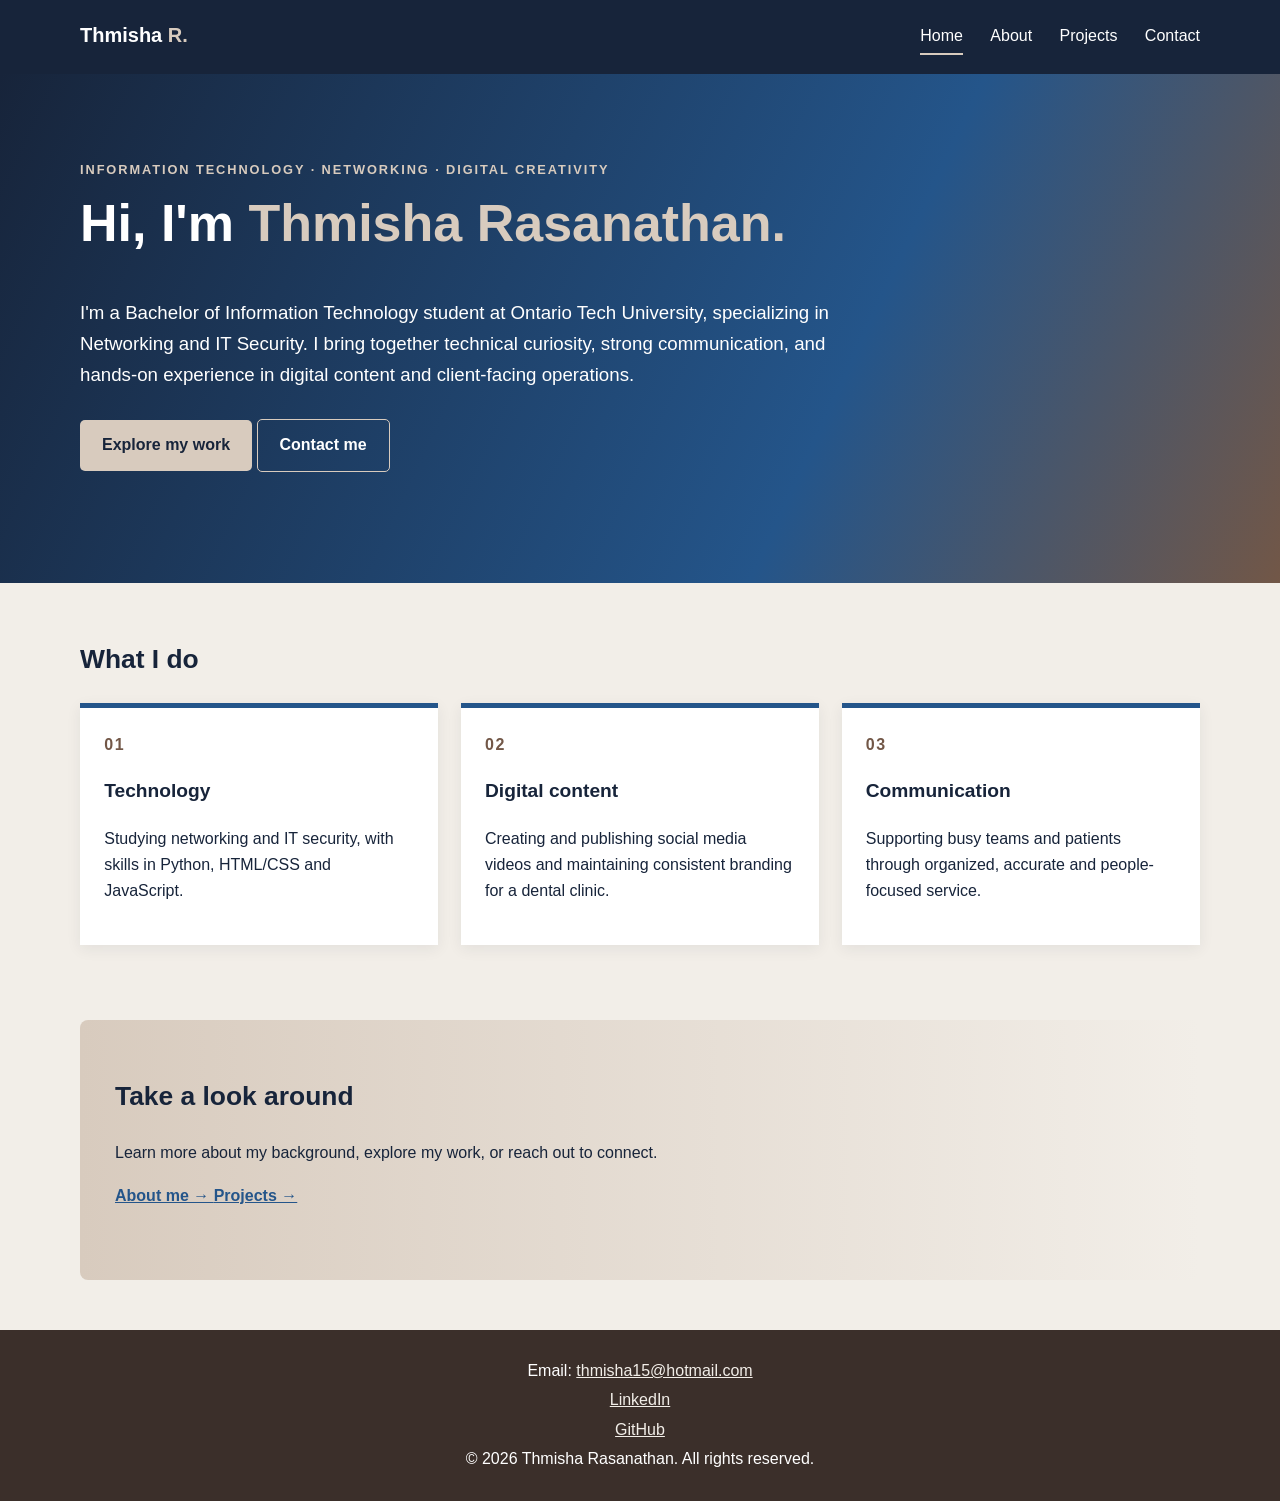
==== index.html @ d920c5e0 "Inital Commit" ====
<!DOCTYPE html>
<html lang="en">
    <head>
        <meta charset="utf-8"/>
        <meta content="width=device-width, initial-scale=1.0" name="viewport"/>
        <meta content="Portfolio of Thmisha Rasanathan, an Information Technology student at Ontario Tech University." name="description"/>
        <title>
            Home | Thmisha Rasanathan
        </title>
        <!-- Week 1: HTML template and external stylesheets. Week 3: viewport-specific CSS. -->
        <link href="css/styles-laptop.css" rel="stylesheet"/>
        <link href="css/styles-tablet.css" media="(min-width: 601px) and (max-width: 1023px)" rel="stylesheet"/>
        <link href="css/styles-mobile.css" media="(max-width: 600px)" rel="stylesheet"/>
    </head>
    <body>
        <!-- Week 2-b: semantic header and navigation elements. -->
        <header class="site-header">
            <div class="page-width header-inner">
                <a class="brand" href="index.html">
                    Thmisha
                    <span>
                        R.
                    </span>
                </a>
                <nav aria-label="Main navigation">
                    <a aria-current="page" href="index.html">
                        Home
                    </a>
                    <a href="about.html">
                        About
                    </a>
                    <a href="projects.html">
                        Projects
                    </a>
                    <a href="contact.html">
                        Contact
                    </a>
                </nav>
            </div>
        </header>
        <main>
            <section class="hero">
                <div class="page-width">
                    <p class="eyebrow">
                        INFORMATION TECHNOLOGY · NETWORKING · DIGITAL CREATIVITY
                    </p>
                    <h1>
                        Hi, I'm
                        <span>
                            Thmisha Rasanathan.
                        </span>
                    </h1>
                    <p class="hero-intro">
                        I'm a Bachelor of Information Technology student at Ontario Tech University, specializing in Networking and IT Security. I bring together technical curiosity, strong communication, and hands-on experience in digital content and client-facing operations.
                    </p>
                    <p class="hero-actions">
                        <a class="button" href="projects.html">
                            Explore my work
                        </a>
                        <a class="button button-outline" href="contact.html">
                            Contact me
                        </a>
                    </p>
                </div>
            </section>
            <section class="page-width content-section">
                <h2>
                    What I do
                </h2>
                <div class="tile-row">
                    <article class="tile">
                        <p class="tile-number">
                            01
                        </p>
                        <h3>
                            Technology
                        </h3>
                        <p>
                            Studying networking and IT security, with skills in Python, HTML/CSS and JavaScript.
                        </p>
                    </article>
                    <article class="tile">
                        <p class="tile-number">
                            02
                        </p>
                        <h3>
                            Digital content
                        </h3>
                        <p>
                            Creating and publishing social media videos and maintaining consistent branding for a dental clinic.
                        </p>
                    </article>
                    <article class="tile">
                        <p class="tile-number">
                            03
                        </p>
                        <h3>
                            Communication
                        </h3>
                        <p>
                            Supporting busy teams and patients through organized, accurate and people-focused service.
                        </p>
                    </article>
                </div>
            </section>
            <section class="page-width content-section soft-panel">
                <h2>
                    Take a look around
                </h2>
                <p>
                    Learn more about my background, explore my work, or reach out to connect.
                </p>
                <p>
                    <a class="text-link" href="about.html">
                        About me →
                    </a>
                    <a class="text-link" href="projects.html">
                        Projects →
                    </a>
                </p>
            </section>
        </main>
        <!-- Week 2-b: semantic footer; Assignment 1 requires contact email and copyright. -->
        <footer class="site-footer">
            <div class="page-width">
                <p>
                    Email:
                    <a href="mailto:thmisha15@hotmail.com">
                        thmisha15@hotmail.com
                    </a>
                </p>
          <p>
            <a href="https://www.linkedin.com/in/thmisha/"
               target="_blank"
               rel="noopener noreferrer">
                LinkedIn
            </a>
          </p>

          <p>
            <a href="https://github.com/thmisha15"
               target="_blank"
               rel="noopener noreferrer">
                GitHub
            </a>
         </p>
                <p>
                    © 2026 Thmisha Rasanathan. All rights reserved.
                </p>
            </div>
        </footer>
    </body>
</html>
---- css/styles-laptop.css ----
/* WEEK 1: selectors, external stylesheets, floated elements, gradients.
   WEEK 2-b: styling semantic tags. WEEK 4: transform/transition on hover. */

:root {
    --blue: #24558A;
    --espresso: #3B2F2A;
    --navy: #17243A;
    --mocha: #725747;
    --beige: #D8CBBE;
    --ivory: #F2EEE8;
}

* {
    box-sizing: border-box;
}

body {
    margin: 0;
    background: var(--ivory);
    color: var(--navy);
    font-family: Arial,Helvetica,sans-serif;
    line-height: 1.65;
}

a {
    color: var(--blue);
}

a:focus-visible,button:focus-visible,input:focus-visible,textarea:focus-visible {
    outline: 3px solid var(--blue);
    outline-offset: 3px;
}

h1,h2,h3,p {
    margin-top: 0;
}

h1 {
    font-size: 2.7rem;
    line-height: 1.18;
}

h2 {
    font-size: 1.65rem;
}

h3 {
    font-size: 1.2rem;
}

.page-width {
    width: 88%;
    max-width: 1120px;
    margin-left: auto;
    margin-right: auto;
}

.site-header {
    background: var(--navy);
    color: white;
}

.header-inner {
    padding: 19px 0;
}

.header-inner::after,.tile-row::after,.about-columns::after,.contact-wrap::after {
    content: "";
    display: block;
    clear: both;
}

.brand {
    float: left;
    color: white;
    text-decoration: none;
    font-size: 1.25rem;
    font-weight: bold;
}

.brand span {
    color: var(--beige);
}

nav {
    float: right;
}

nav a {
    color: white;
    text-decoration: none;
    display: inline-block;
    margin-left: 23px;
    padding: 4px 0;
}

nav a:hover,nav a[aria-current="page"] {
    border-bottom: 2px solid var(--beige);
}

/* WEEK 1: angled linear gradient and horizontal linear gradient. */

.hero {
    background: linear-gradient(115deg,var(--navy) 0%,var(--blue) 65%,var(--mocha) 100%);
    color: white;
    padding: 85px 0 95px;
}

.hero h1 {
    max-width: 790px;
    font-size: 3.25rem;
}

.hero h1 span {
    color: var(--beige);
}

.eyebrow {
    font-size: .8rem;
    font-weight: bold;
    letter-spacing: .15em;
    color: var(--beige);
}

.eyebrow.dark {
    color: var(--blue);
}

.hero-intro {
    max-width: 780px;
    font-size: 1.17rem;
}

.hero-actions {
    margin-top: 29px;
}

.button {
    display: inline-block;
    border: 0;
    background: var(--blue);
    color: white;
    padding: 12px 22px;
    border-radius: 5px;
    font: inherit;
    font-weight: bold;
    text-decoration: none;
    cursor: pointer;
    transition: transform .2s, background-color .2s;
}

.hero .button {
    background: var(--beige);
    color: var(--navy);
}

.button-outline {
    border: 1px solid var(--beige);
    background: transparent !important;
    color: white !important;
}

/* WEEK 4: hover transform similar to lecture's translate demonstrations. */

.button:hover {
    transform: translateY(-2px);
    background: var(--mocha);
}

.hero .button:hover {
    background: white;
}

.content-section {
    padding-top: 55px;
    padding-bottom: 55px;
}

.lead {
    max-width: 760px;
    font-size: 1.1rem;
}

.tile-row {
    margin: 0 -1%;
}

.tile {
    float: left;
    width: 31.33%;
    min-height: 215px;
    margin: 0 1% 20px;
    padding: 24px;
    background: white;
    border-top: 5px solid var(--blue);
    box-shadow: 0 4px 14px #17243a12;
}

.tile-number {
    color: var(--mocha);
    font-weight: bold;
    letter-spacing: .1em;
}

.soft-panel {
    background: linear-gradient(to right,var(--beige),var(--ivory));
    padding-left: 35px;
    padding-right: 35px;
    margin-bottom: 50px;
    border-radius: 8px;
}

.text-link {
    font-weight: bold;
}

.site-footer {
    background: var(--espresso);
    color: white;
    padding: 25px 0;
    text-align: center;
}

.site-footer p {
    margin: 3px 0;
}

.site-footer a {
    color: var(--ivory);
}

/* WEEK 1 / WEEK 3: floated percentage columns instead of Flexbox. */

.about-copy {
    float: left;
    width: 59%;
}

.about-media {
    float: right;
    width: 36%;
}

.profile-image {
    width: 100%;
    max-width: 360px;
    display: block;
    border: 5px solid white;
    background: var(--beige);
    min-height: 230px;
    object-fit: cover;
}

.media-note {
    font-size: .89rem;
    color: var(--mocha);
}

.detail-section {
    margin-top: 38px;
    padding-top: 24px;
    border-top: 1px solid var(--beige);
}

video {
    display: block;
    width: 100%;
    max-width: 720px;
    background: var(--navy);
}

.project {
    padding: 25px 29px;
    margin-bottom: 18px;
    background: white;
    border-left: 5px solid var(--blue);
    box-shadow: 0 3px 12px #17243a0d;
}

.project h2 {
    margin-bottom: 9px;
}

.project-type {
    font-size: .81rem;
    font-weight: bold;
    text-transform: uppercase;
    letter-spacing: .07em;
    color: var(--mocha);
}

.project-tags {
    font-weight: bold;
    font-size: .89rem;
    color: var(--blue);
    margin-bottom: 0;
}

.project-image {
    display: block;
    width: 100%;
    max-width: 650px;
    height: auto;
    margin-top: 20px;
    margin-bottom: 20px;
    border-radius: 6px;
    border: 2px solid var(--beige);
}

.placeholder {
    border-left-color: var(--mocha);
}

.contact-wrap form {
    float: left;
    width: 61%;
    padding: 30px;
    background: white;
    border-radius: 7px;
}

.contact-aside {
    float: right;
    width: 33%;
    background: var(--beige);
    padding: 25px;
    border-radius: 7px;
}

label {
    display: block;
    margin: 16px 0 6px;
    font-weight: bold;
}

input,textarea {
    width: 100%;
    padding: 12px;
    border: 1px solid var(--mocha);
    border-radius: 4px;
    background: white;
    color: var(--navy);
    font: inherit;
}

textarea {
    resize: vertical;
}

.form-note {
    font-size: .85rem;
    color: var(--mocha);
}
---- css/styles-tablet.css ----
/* WEEK 3: tablet viewport 601–1023px, separate CSS file, fluid percentages. */

.page-width {
    width: 92%;
}

.hero {
    padding: 65px 0;
}

.hero h1 {
    font-size: 2.75rem;
}

.tile {
    width: 48%;
    min-height: 220px;
}

.about-copy {
    width: 57%;
}

.about-media {
    width: 38%;
}

.contact-wrap form {
    width: 60%;
}

.contact-aside {
    width: 35%;
}
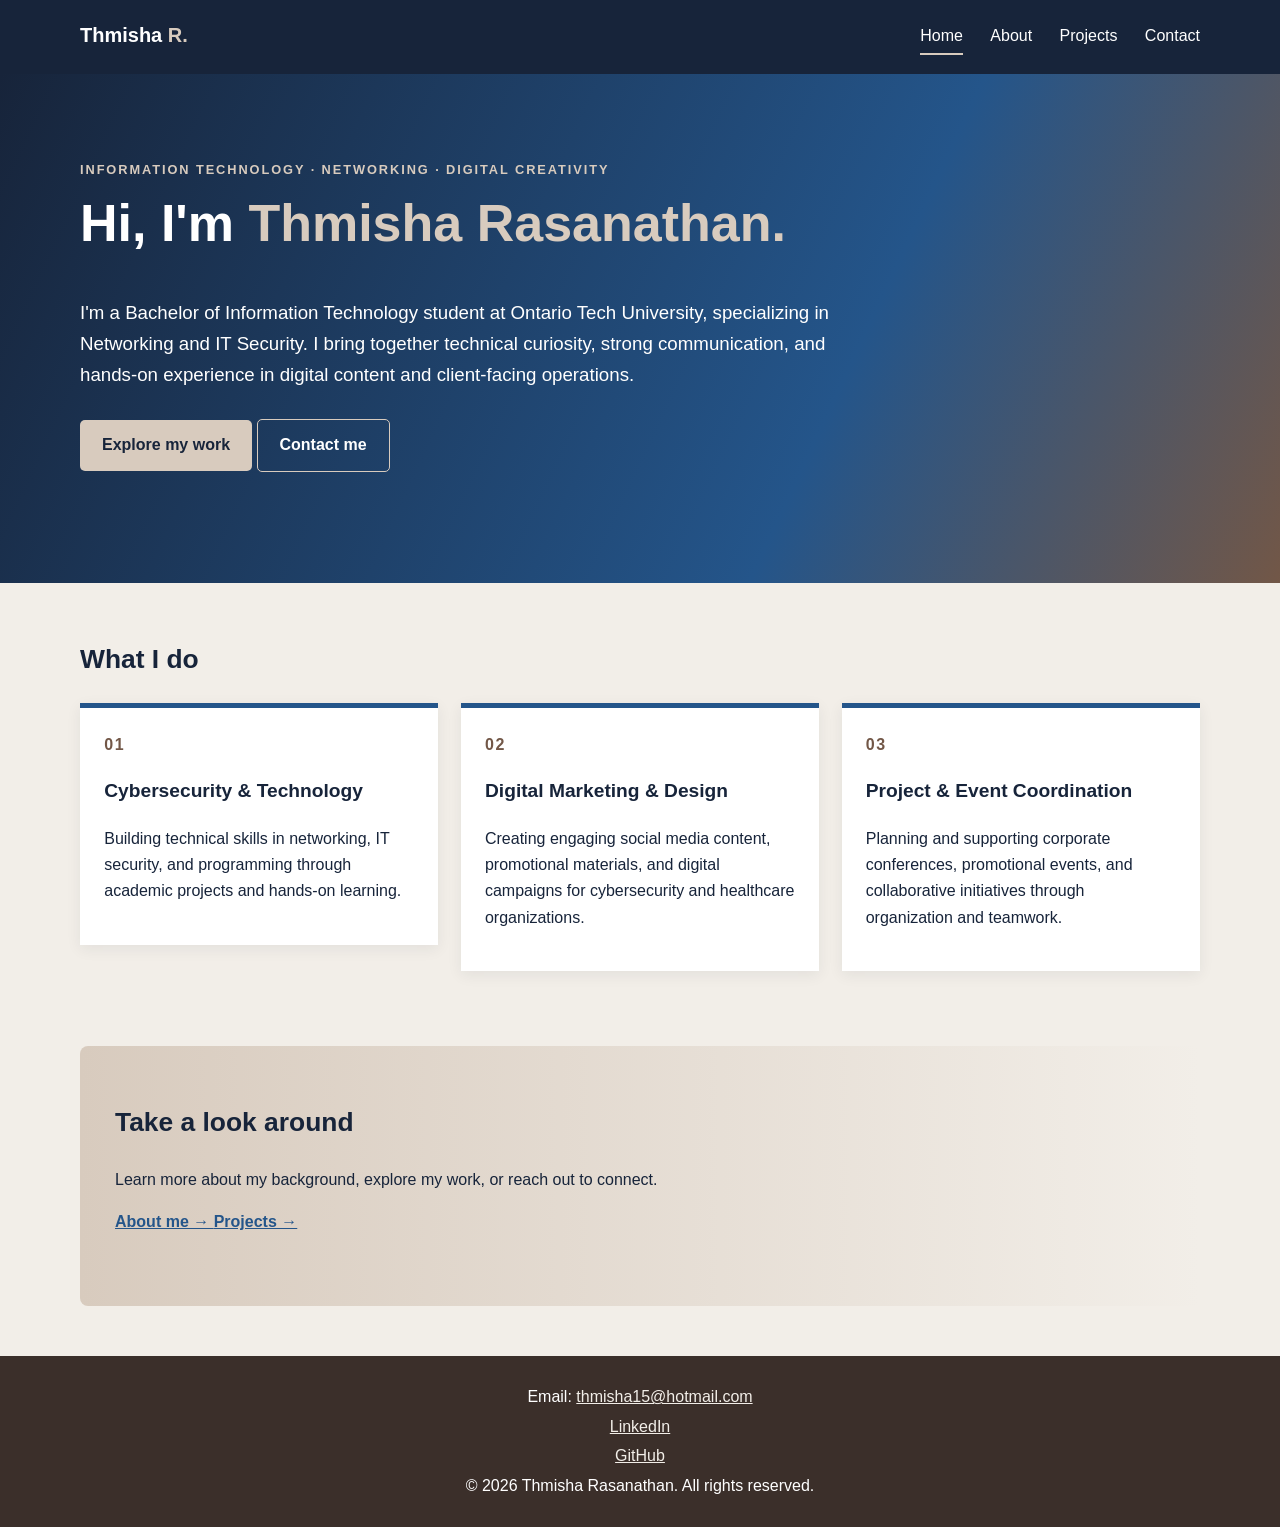
==== commit 95ea7f0a: "update index.html" ====
--- a/index.html
+++ b/index.html
@@ -73,10 +73,10 @@
                             01
                         </p>
                         <h3>
-                            Technology
+                            Cybersecurity & Technology
                         </h3>
                         <p>
-                            Studying networking and IT security, with skills in Python, HTML/CSS and JavaScript.
+                            Building technical skills in networking, IT security, and programming through academic projects and hands-on learning.
                         </p>
                     </article>
                     <article class="tile">
@@ -84,10 +84,10 @@
                             02
                         </p>
                         <h3>
-                            Digital content
+                            Digital Marketing & Design
                         </h3>
                         <p>
-                            Creating and publishing social media videos and maintaining consistent branding for a dental clinic.
+                            Creating engaging social media content, promotional materials, and digital campaigns for cybersecurity and healthcare organizations.
                         </p>
                     </article>
                     <article class="tile">
@@ -95,10 +95,10 @@
                             03
                         </p>
                         <h3>
-                            Communication
+                            Project & Event Coordination
                         </h3>
                         <p>
-                            Supporting busy teams and patients through organized, accurate and people-focused service.
+                            Planning and supporting corporate conferences, promotional events, and collaborative initiatives through organization and teamwork.
                         </p>
                     </article>
                 </div>
